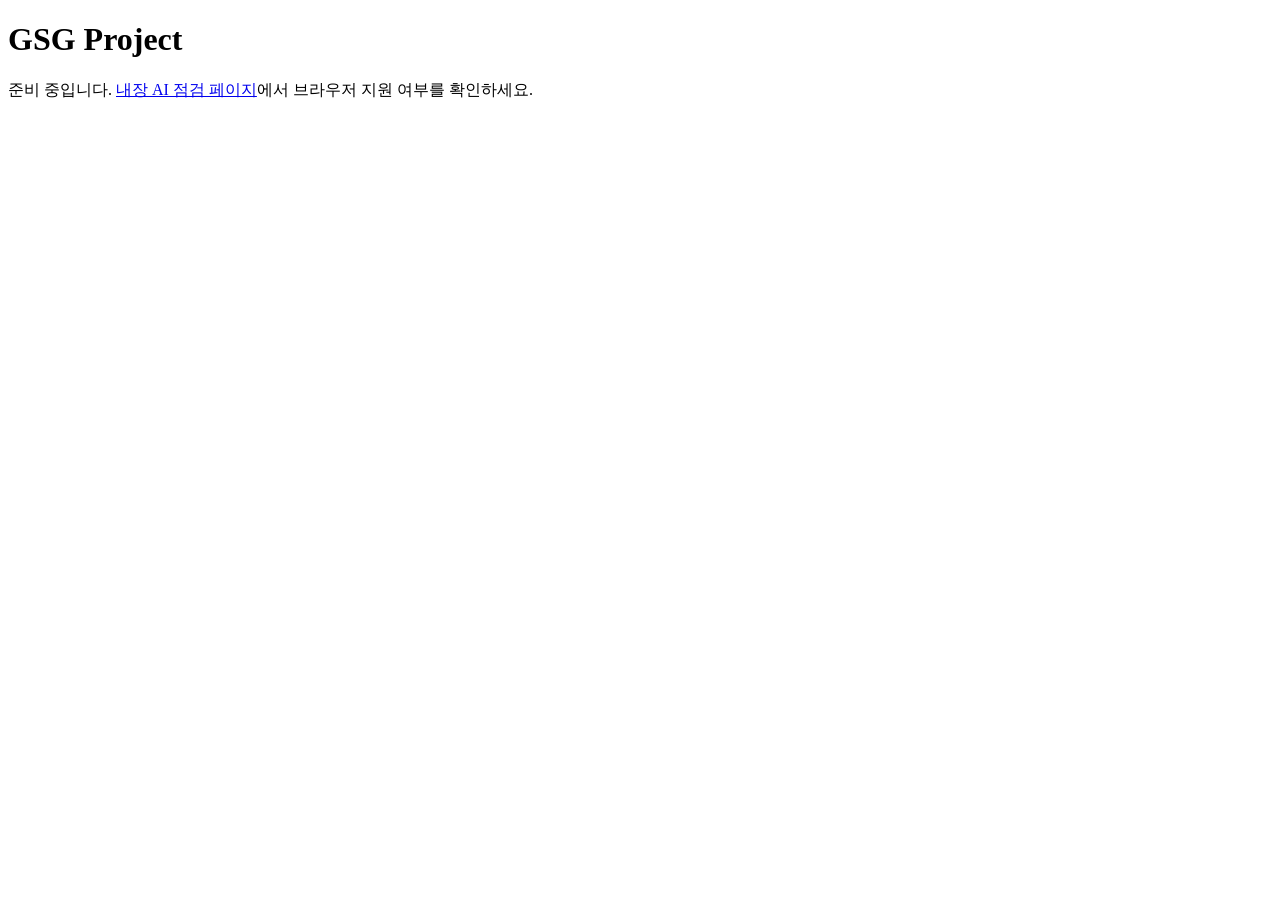
==== index.html @ 9170517e "Add built-in AI check page and project scaffold Co-Authored-By: Claude Opus 5.5 <noreply@anthropic.c" ====
<!doctype html>
<html lang="ko">
<head>
<meta charset="utf-8">
<meta name="viewport" content="width=device-width, initial-scale=1">
<title>GSG Project</title>
</head>
<body>
<h1>GSG Project</h1>
<p>준비 중입니다. <a href="check.html">내장 AI 점검 페이지</a>에서 브라우저 지원 여부를 확인하세요.</p>
</body>
</html>
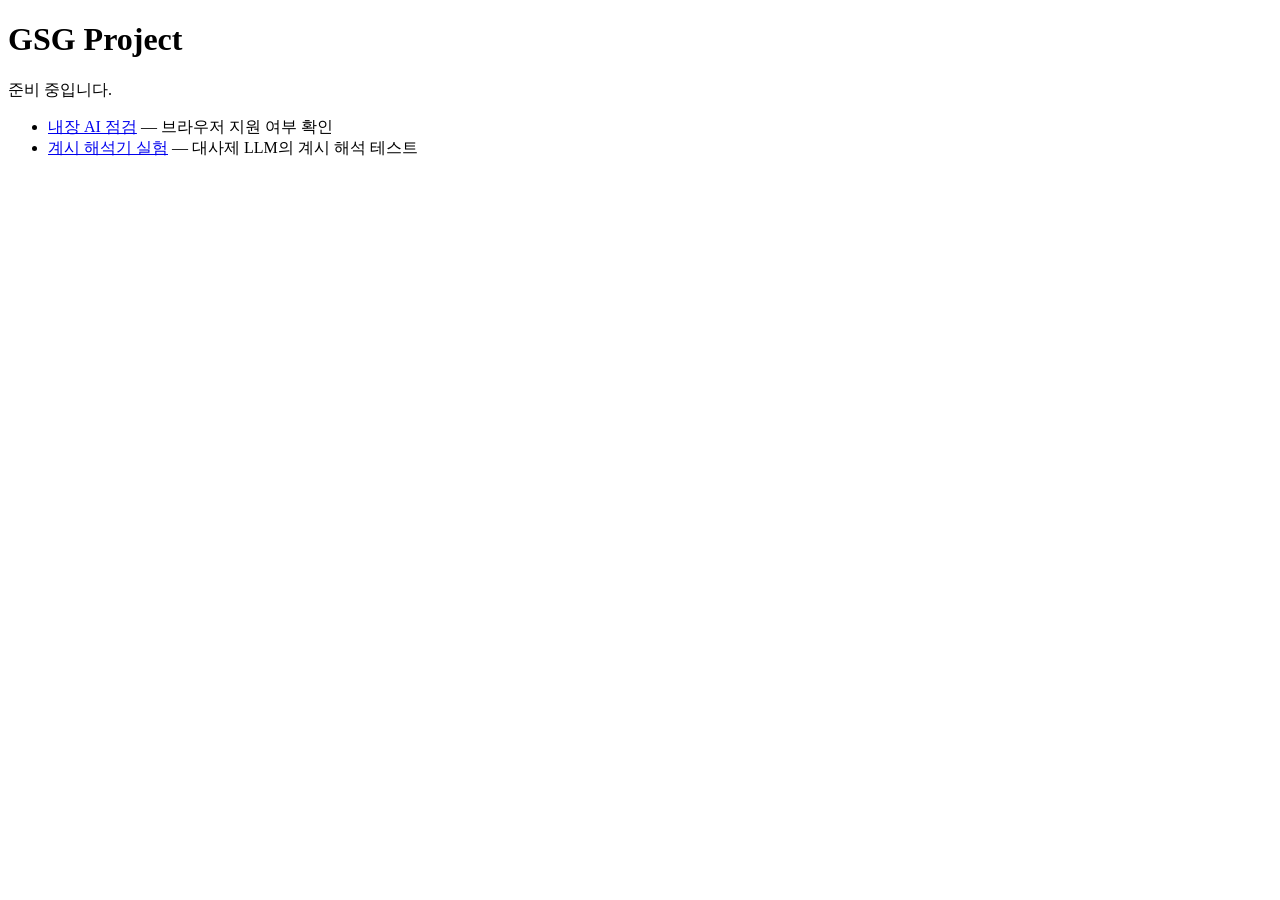
==== commit 8d2c21d3: "Add revelation interpreter lab page LLM picks actions from an engine-generated legal action list via" ====
--- a/index.html
+++ b/index.html
@@ -7,6 +7,10 @@
 </head>
 <body>
 <h1>GSG Project</h1>
-<p>준비 중입니다. <a href="check.html">내장 AI 점검 페이지</a>에서 브라우저 지원 여부를 확인하세요.</p>
+<p>준비 중입니다.</p>
+<ul>
+  <li><a href="check.html">내장 AI 점검</a> — 브라우저 지원 여부 확인</li>
+  <li><a href="lab/interpret.html">계시 해석기 실험</a> — 대사제 LLM의 계시 해석 테스트</li>
+</ul>
 </body>
 </html>
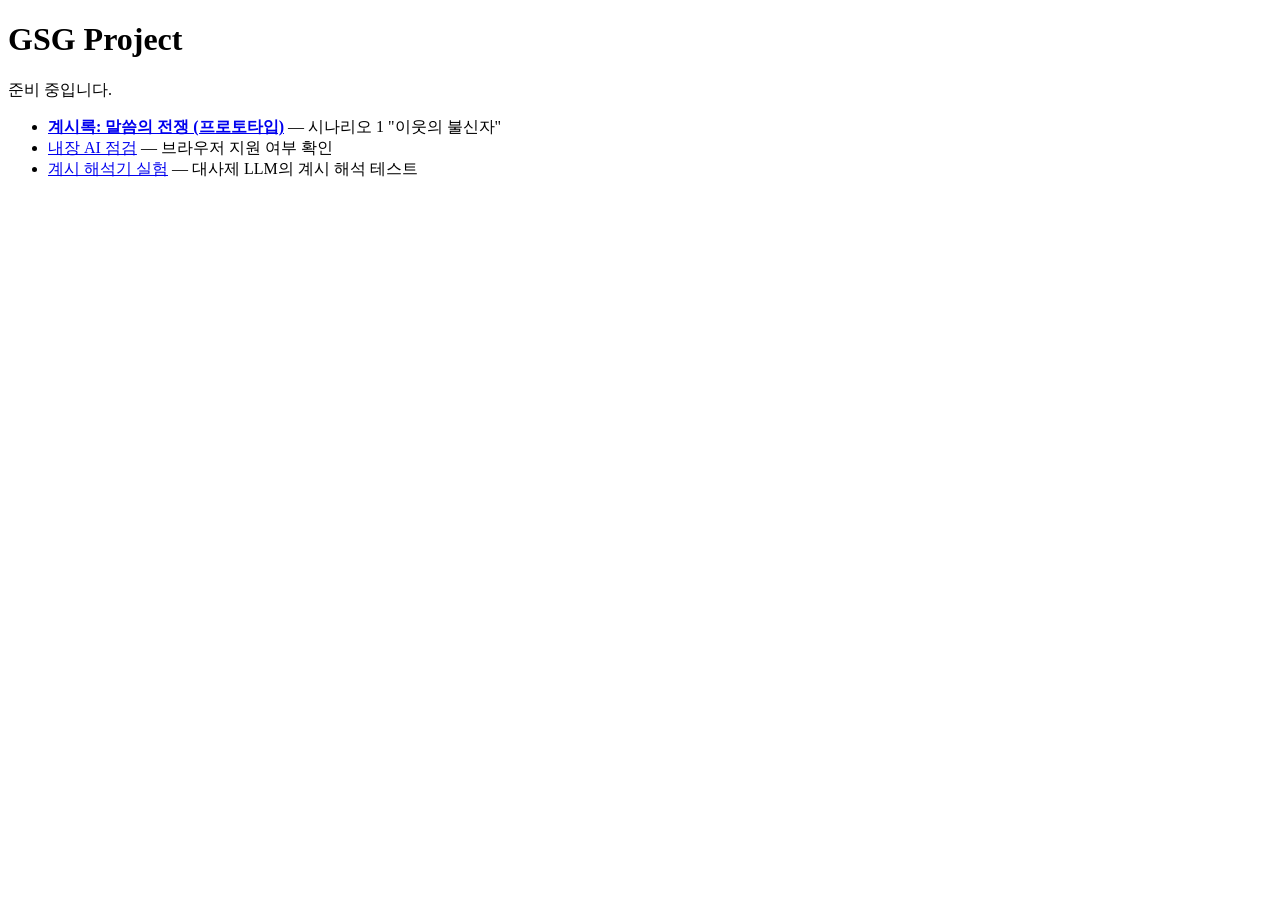
==== commit 55fb7298: "Add playable board prototype (scenario 1) A 5x5 hex board where the player only speaks revelations: " ====
--- a/index.html
+++ b/index.html
@@ -9,6 +9,7 @@
 <h1>GSG Project</h1>
 <p>준비 중입니다.</p>
 <ul>
+  <li><a href="game/index.html"><b>계시록: 말씀의 전쟁 (프로토타입)</b></a> — 시나리오 1 "이웃의 불신자"</li>
   <li><a href="check.html">내장 AI 점검</a> — 브라우저 지원 여부 확인</li>
   <li><a href="lab/interpret.html">계시 해석기 실험</a> — 대사제 LLM의 계시 해석 테스트</li>
 </ul>
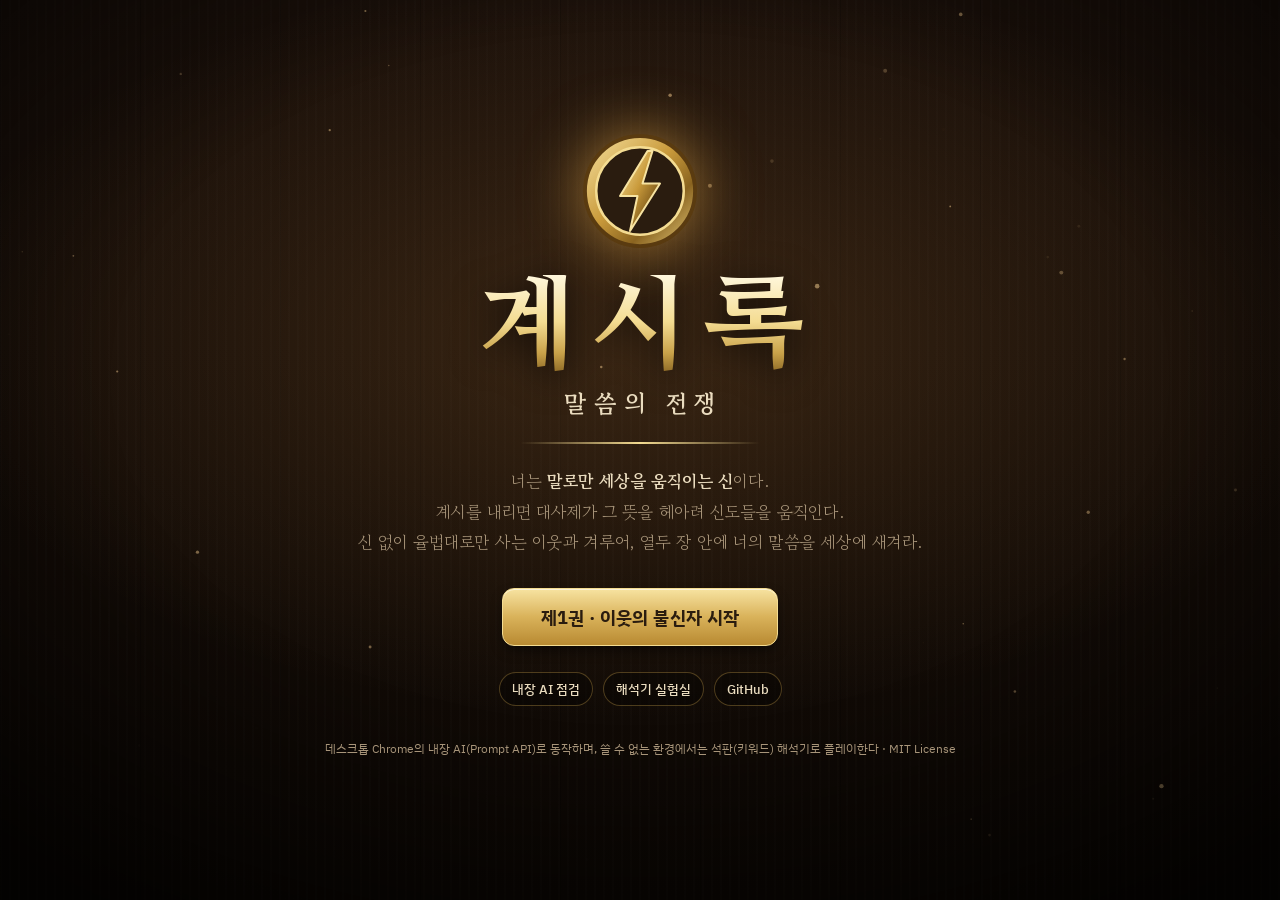
==== commit 216dd441: "Add a title screen in the game's art direction Replace the placeholder home page with a candle-lit t" ====
--- a/index.html
+++ b/index.html
@@ -3,15 +3,57 @@
 <head>
 <meta charset="utf-8">
 <meta name="viewport" content="width=device-width, initial-scale=1">
-<title>GSG Project</title>
+<title>계시록: 말씀의 전쟁</title>
+<meta name="description" content="말로만 세상을 움직이는 신. Chrome 내장 AI가 계시를 해석하는 보드게임풍 전략 게임.">
+<link rel="preconnect" href="https://fonts.googleapis.com">
+<link rel="preconnect" href="https://fonts.gstatic.com" crossorigin>
+<link href="https://fonts.googleapis.com/css2?family=Nanum+Myeongjo:wght@400;700;800&family=Gowun+Batang:wght@400;700&family=IBM+Plex+Sans+KR:wght@400;500;600;700&display=swap" rel="stylesheet">
+<link rel="stylesheet" href="game/style.css">
+<style>
+  .title-screen { position: relative; z-index: 2; min-height: 100vh; display: grid; place-items: center; text-align: center; padding: 40px 20px; }
+  .title-screen .sigil { width: 120px; height: 120px; filter: drop-shadow(0 0 30px rgba(255, 190, 80, .55)); animation: float 6s ease-in-out infinite; }
+  @keyframes float { 50% { transform: translateY(-8px); } }
+  .title-screen h1 { margin: 18px 0 6px; font: 800 clamp(56px, 11vw, 104px)/1 var(--font-display); letter-spacing: .14em; padding-left: .14em;
+    background: linear-gradient(180deg, #fff7dc, var(--gold-hi) 45%, var(--gold) 75%, var(--gold-lo)); -webkit-background-clip: text; background-clip: text; color: transparent;
+    filter: drop-shadow(0 6px 18px rgba(0, 0, 0, .8)); }
+  .title-screen .sub { font: 700 clamp(18px, 3vw, 24px) var(--font-body); letter-spacing: .3em; padding-left: .3em; color: var(--on-table); }
+  .title-screen .rule { width: 240px; height: 2px; margin: 22px auto; background: linear-gradient(90deg, transparent, var(--gold-hi), transparent); }
+  .title-screen .lede { max-width: 620px; text-wrap: balance; margin: 0 auto 30px; font: 17px/1.8 var(--font-body); color: var(--on-table-dim); }
+  .title-screen .lede b { color: var(--on-table); font-weight: 700; }
+  .title-screen .start { height: 58px; padding: 0 38px; font-size: 18px; text-decoration: none; }
+  .title-screen .links { margin-top: 26px; display: flex; gap: 10px; justify-content: center; flex-wrap: wrap; }
+  .title-screen .foot { margin-top: 34px; font: 12px var(--font-ui); color: var(--on-table-dim); opacity: .7; }
+  .title-screen .foot a { color: inherit; }
+  .fade { animation: fadeUp 1.1s cubic-bezier(.16, 1, .3, 1) both; }
+  @keyframes fadeUp { from { opacity: 0; transform: translateY(14px); } to { opacity: 1; transform: none; } }
+</style>
 </head>
 <body>
-<h1>GSG Project</h1>
-<p>준비 중입니다.</p>
-<ul>
-  <li><a href="game/index.html"><b>계시록: 말씀의 전쟁 (프로토타입)</b></a> — 시나리오 1 "이웃의 불신자"</li>
-  <li><a href="check.html">내장 AI 점검</a> — 브라우저 지원 여부 확인</li>
-  <li><a href="lab/interpret.html">계시 해석기 실험</a> — 대사제 LLM의 계시 해석 테스트</li>
-</ul>
+<canvas id="ambient" aria-hidden="true"></canvas>
+<div class="vignette" aria-hidden="true"></div>
+<main class="title-screen">
+  <div>
+    <svg class="sigil fade" aria-hidden="true"><use href="#sigil"/></svg>
+    <h1 class="fade" style="animation-delay:.15s">계시록</h1>
+    <div class="sub fade" style="animation-delay:.3s">말씀의 전쟁</div>
+    <div class="rule fade" style="animation-delay:.45s"></div>
+    <p class="lede fade" style="animation-delay:.55s">너는 <b>말로만 세상을 움직이는 신</b>이다.<br>
+      계시를 내리면 대사제가 그 뜻을 헤아려 신도들을 움직인다.<br>
+      신 없이 율법대로만 사는 이웃과 겨루어, 열두 장 안에 너의 말씀을 세상에 새겨라.</p>
+    <a class="btn-primary start fade" style="animation-delay:.7s" href="game/index.html">제1권 · 이웃의 불신자 시작</a>
+    <div class="links fade" style="animation-delay:.85s">
+      <a class="chip" href="check.html">내장 AI 점검</a>
+      <a class="chip" href="lab/interpret.html">해석기 실험실</a>
+      <a class="chip" href="https://github.com/wisebear-KOR/GSG_Project">GitHub</a>
+    </div>
+    <p class="foot fade" style="animation-delay:1s">데스크톱 Chrome의 내장 AI(Prompt API)로 동작하며, 쓸 수 없는 환경에서는 석판(키워드) 해석기로 플레이한다 · MIT License</p>
+  </div>
+</main>
+<script type="module">
+  import { installArt } from './js/game/art.js';
+  import { ambient } from './js/game/fx.js';
+  installArt();
+  ambient(document.getElementById('ambient'));
+</script>
 </body>
 </html>
--- a/game/style.css
+++ b/game/style.css
@@ -0,0 +1,471 @@
+/* 계시록 — 촛불 아래 테이블 위의 채색 필사본 */
+:root {
+  --table: #120b06; --table-2: #1f140b; --wood: #3a2515; --wood-2: #24170c;
+  --parchment: #f0e3c3; --parchment-2: #e5d3a8; --parchment-edge: #c4a86f;
+  --ink: #2a1c0f; --ink-soft: #5d4731; --ink-faint: #8a7152;
+  --gold: #c9a24a; --gold-hi: #f4dc92; --gold-lo: #7c591b;
+  --player: #3d6fb6; --player-hi: #9cc0ff; --player-lo: #1f3f73;
+  --enemy: #b3392a; --enemy-hi: #ff9f8e; --enemy-lo: #651a11;
+  --on-table: #eadcbf; --on-table-dim: #a8957a;
+  --ok: #5aa468; --bad: #d0493a;
+  --r: 14px;
+  --shadow-lg: 0 18px 40px -12px rgba(0, 0, 0, .75), 0 2px 0 rgba(255, 230, 180, .06) inset;
+  --shadow-md: 0 8px 20px -8px rgba(0, 0, 0, .7);
+  --font-display: "Nanum Myeongjo", "Gowun Batang", serif;
+  --font-body: "Gowun Batang", serif;
+  --font-ui: "IBM Plex Sans KR", system-ui, sans-serif;
+  color-scheme: dark;
+}
+* { box-sizing: border-box; }
+html, body { margin: 0; min-height: 100%; }
+body {
+  background: var(--table);
+  background-image:
+    radial-gradient(ellipse 80% 60% at 50% 38%, rgba(255, 170, 80, .16), transparent 70%),
+    repeating-linear-gradient(90deg, rgba(255, 255, 255, .012) 0 2px, transparent 2px 9px),
+    repeating-linear-gradient(90deg, rgba(0, 0, 0, .18) 0 1px, transparent 1px 140px),
+    linear-gradient(180deg, #1a100a, #0d0804);
+  color: var(--on-table); font: 15px/1.55 var(--font-ui); overflow-x: hidden;
+}
+#ambient { position: fixed; inset: 0; width: 100vw; height: 100vh; pointer-events: none; z-index: 0; }
+.vignette { position: fixed; inset: 0; pointer-events: none; z-index: 1;
+  background: radial-gradient(ellipse 75% 70% at 50% 42%, transparent 55%, rgba(0, 0, 0, .7));
+  animation: candle 5s ease-in-out infinite alternate; }
+@keyframes candle { 0% { opacity: .92; } 40% { opacity: 1; } 55% { opacity: .9; } 100% { opacity: .97; } }
+#stage { position: fixed; inset: 0; pointer-events: none; z-index: 60; }
+.app { position: relative; z-index: 2; min-height: 100vh; display: grid; grid-template-rows: auto 1fr auto; }
+button { font-family: var(--font-ui); }
+svg.ico { width: 1.25em; height: 1.25em; vertical-align: -0.25em; }
+
+/* ---------- 상단 ---------- */
+.topbar { display: grid; grid-template-columns: auto 1fr auto; align-items: center; gap: 24px;
+  padding: 14px 28px 6px; max-width: 1520px; width: 100%; margin: 0 auto; }
+.brand { display: flex; align-items: center; gap: 12px; }
+.brand .sigil { width: 44px; height: 44px; filter: drop-shadow(0 0 10px rgba(255, 190, 80, .45)); }
+.brand h1 { margin: 0; font: 800 26px/1 var(--font-display); letter-spacing: .08em;
+  background: linear-gradient(180deg, var(--gold-hi), var(--gold) 60%, var(--gold-lo)); -webkit-background-clip: text; background-clip: text; color: transparent; }
+.brand p { margin: 3px 0 0; font: 13px var(--font-body); color: var(--on-table-dim); letter-spacing: .04em; }
+
+.track { justify-self: center; display: flex; align-items: center; gap: 0; position: relative; }
+.track .node { width: 26px; height: 26px; border-radius: 50%; display: grid; place-items: center; font: 600 11px var(--font-ui);
+  color: var(--on-table-dim); border: 1.5px solid rgba(201, 162, 74, .35); background: rgba(0, 0, 0, .25); position: relative; transition: all .5s; }
+.track .link { width: 18px; height: 2px; background: rgba(201, 162, 74, .25); }
+.track .node.done { background: rgba(201, 162, 74, .22); color: var(--gold); border-color: rgba(201, 162, 74, .6); }
+.track .node.now { width: 36px; height: 36px; font: 800 15px var(--font-display); color: var(--ink);
+  background: radial-gradient(circle at 35% 30%, var(--gold-hi), var(--gold) 55%, var(--gold-lo)); border: 2px solid var(--gold-hi);
+  box-shadow: 0 0 0 4px rgba(244, 220, 146, .12), 0 0 22px rgba(255, 190, 80, .6); }
+.track .node.now::after { content: ""; position: absolute; inset: -7px; border-radius: 50%; border: 1px solid rgba(244, 220, 146, .5);
+  animation: nowPulse 2.2s ease-out infinite; }
+@keyframes nowPulse { from { transform: scale(.85); opacity: 1; } to { transform: scale(1.35); opacity: 0; } }
+.track .first { position: absolute; top: 40px; left: 0; font: 12px var(--font-body); color: var(--on-table-dim); white-space: nowrap; transform: translateX(-50%); transition: left .6s; }
+
+.tools { display: flex; gap: 8px; align-items: center; }
+.chip { display: inline-flex; align-items: center; gap: 6px; height: 34px; padding: 0 12px; border-radius: 999px;
+  border: 1px solid rgba(201, 162, 74, .35); background: rgba(0, 0, 0, .3); color: var(--on-table); font: 500 13px var(--font-ui);
+  cursor: pointer; transition: border-color .2s, background .2s, transform .15s; text-decoration: none; }
+.chip:hover { border-color: var(--gold); background: rgba(201, 162, 74, .12); }
+.chip:active { transform: translateY(1px); }
+.chip .dot { width: 8px; height: 8px; border-radius: 50%; background: var(--ok); box-shadow: 0 0 8px var(--ok); }
+.chip .dot.off { background: var(--on-table-dim); box-shadow: none; }
+.chip.icon-only { width: 34px; padding: 0; justify-content: center; }
+
+/* ---------- 테이블 ---------- */
+.table { display: grid; grid-template-columns: 272px minmax(0, 1fr) 256px; gap: 26px; padding: 14px 28px 20px;
+  max-width: 1520px; width: 100%; margin: 0 auto; align-items: start; }
+.board-area { position: relative; width: 100%; max-width: calc((100vh - 300px) * 1.16); min-width: min(100%, 460px); justify-self: center; }
+.board-frame { position: relative; border-radius: 26px; filter: drop-shadow(0 30px 40px rgba(0, 0, 0, .7)); }
+#board { width: 100%; height: auto; display: block; }
+.board-fx { position: absolute; inset: 0; pointer-events: none; }
+
+/* 보드 SVG */
+.parchment { fill: #ecdcb6; }
+.rose-n { font: 700 11px var(--font-display); fill: #8a6420; text-anchor: middle; opacity: .7; }
+.hex-base { fill: #3b2a18; opacity: .55; }
+.hex-edge { fill: none; stroke: #2a1c0f; stroke-width: 1.4; stroke-opacity: .7; }
+.tile { cursor: default; }
+.tile .hex, .tile .glyph { transition: filter .25s; }
+.tile:hover .hex { filter: brightness(1.12) saturate(1.1); }
+.tile:hover .glyph { filter: brightness(1.08); }
+.own-line { fill: none; stroke-width: 3; stroke-linejoin: round; }
+.own-player { stroke: var(--player); filter: drop-shadow(0 0 3px rgba(61, 111, 182, .8)); }
+.own-enemy { stroke: var(--enemy); filter: drop-shadow(0 0 3px rgba(179, 57, 42, .8)); }
+.wall-ring { fill: none; stroke: #8f877b; stroke-width: 6; stroke-dasharray: 7 3; stroke-linejoin: round;
+  filter: drop-shadow(0 1.5px 0 #2a1c0f); }
+.coord { font: 600 9px var(--font-ui); fill: #2a1c0f; fill-opacity: .45; text-anchor: middle; pointer-events: none; letter-spacing: .05em; }
+.tile-fog .coord { fill-opacity: .3; }
+.tile-fog .hex-bevel { opacity: .35; }
+.tile-fog .hex-edge { stroke-opacity: .35; stroke-dasharray: 3 3; }
+.side-col .mat { max-height: none; }
+.side-col { gap: 12px; }
+.tile-river .waves path { stroke-dasharray: 10 6; animation: waves 3.6s linear infinite; }
+@keyframes waves { to { stroke-dashoffset: -32; } }
+.fog-glyph { animation: fogDrift 7s ease-in-out infinite alternate; transform-box: fill-box; transform-origin: center; }
+@keyframes fogDrift { from { transform: translateX(-3px); opacity: .85; } to { transform: translateX(3px); opacity: 1; } }
+.holy-spark { animation: twinkle 2.4s ease-in-out infinite; transform-box: fill-box; transform-origin: center; }
+@keyframes twinkle { 0%, 100% { opacity: .4; transform: scale(.7); } 50% { opacity: 1; transform: scale(1.2); } }
+.hl-ring { fill: none; stroke: var(--gold-hi); stroke-width: 3; filter: drop-shadow(0 0 6px rgba(255, 210, 110, .9));
+  animation: hlPulse 1.4s ease-in-out infinite alternate; }
+@keyframes hlPulse { from { stroke-opacity: .45; } to { stroke-opacity: 1; } }
+.sel-ring { fill: rgba(255, 230, 120, .12); stroke: #fff2a8; stroke-width: 3; stroke-dasharray: 8 6; animation: march .8s linear infinite; }
+@keyframes march { to { stroke-dashoffset: -28; } }
+.tile.selectable { cursor: crosshair; }
+.meeple-body { stroke: rgba(0, 0, 0, .55); stroke-width: 1.1; filter: drop-shadow(0 2px 1.5px rgba(0, 0, 0, .5)); }
+.meeple-shadow { fill: #000; opacity: .35; }
+.meeple.dim { opacity: .5; }
+.meeple-badge { fill: #f7ecd3; stroke: #2a1c0f; stroke-width: 1.2; }
+.meeple-num { font: 800 9.5px var(--font-ui); fill: #2a1c0f; text-anchor: middle; }
+.meeple.drop { animation: meepleDrop .6s cubic-bezier(.34, 1.56, .64, 1) both; }
+@keyframes meepleDrop { from { transform: translateY(-60px); opacity: 0; } 60% { opacity: 1; } to { transform: none; opacity: 1; } }
+.thinking .tiles { animation: thinkPulse 1.8s ease-in-out infinite alternate; }
+@keyframes thinkPulse { from { filter: brightness(1); } to { filter: brightness(1.1) sepia(.3); } }
+
+/* 사건 카드 (보드 위에 놓인 카드) */
+.side-col { display: grid; gap: 16px; align-content: start; }
+.season { perspective: 900px; padding: 0 10px; }
+
+/* ---------- 카드 공통 ---------- */
+.card { position: relative; border-radius: 12px; transform-style: preserve-3d; }
+.card .face { border-radius: 12px; padding: 12px 13px 13px; backface-visibility: hidden; }
+.card-parch { background: linear-gradient(160deg, #f6ead0, #e6d3a6); color: var(--ink);
+  box-shadow: 0 10px 22px -8px rgba(0, 0, 0, .8), inset 0 0 0 1px rgba(124, 89, 27, .5), inset 0 0 0 5px #f3e6c8, inset 0 0 0 6px rgba(124, 89, 27, .35); }
+.card .kind { font: 600 10px var(--font-ui); letter-spacing: .18em; color: var(--ink-faint); text-transform: uppercase; }
+.card .title { font: 800 18px/1.2 var(--font-display); margin: 4px 0 6px; display: flex; align-items: center; gap: 8px; }
+.card .title svg { width: 30px; height: 30px; flex: none; }
+.card .body { font: 13px/1.5 var(--font-body); color: var(--ink-soft); }
+.card .rule { margin-top: 8px; padding-top: 7px; border-top: 1px dashed rgba(124, 89, 27, .45); font: 600 12px var(--font-ui); color: var(--ink); }
+.card.flip { animation: cardFlip .9s cubic-bezier(.34, 1.3, .64, 1) both; }
+@keyframes cardFlip { from { transform: rotateY(180deg) translateY(-30px) scale(.9); } to { transform: rotateY(0) translateY(0) scale(1); } }
+.card.deal { animation: cardDeal .8s cubic-bezier(.16, 1, .3, 1) both; }
+@keyframes cardDeal { from { transform: translate(-60px, -80px) rotate(-18deg) scale(.8); opacity: 0; } to { transform: rotate(-3deg); opacity: 1; } }
+.season .card { transform: rotate(-2deg); }
+
+/* ---------- 매트 ---------- */
+.mat { position: relative; border-radius: 18px; padding: 16px 16px 18px; max-height: calc(100vh - 290px); overflow-y: auto; scrollbar-width: thin; scrollbar-color: rgba(201,162,74,.4) transparent;
+  background: linear-gradient(170deg, #34231a, #20150d 70%); box-shadow: var(--shadow-lg);
+  border: 1px solid rgba(201, 162, 74, .28); }
+.mat::before { content: ""; position: absolute; inset: 6px; border-radius: 13px; border: 1px dashed rgba(201, 162, 74, .28); pointer-events: none; }
+.mat-head { display: flex; align-items: center; gap: 10px; margin-bottom: 12px; }
+.mat-head .crest { width: 40px; height: 40px; border-radius: 50%; display: grid; place-items: center; flex: none;
+  box-shadow: inset 0 0 0 2px rgba(255, 255, 255, .15), 0 4px 10px rgba(0, 0, 0, .5); }
+.mat-player .crest { background: radial-gradient(circle at 35% 30%, var(--player-hi), var(--player) 55%, var(--player-lo)); }
+.mat-enemy .crest { background: radial-gradient(circle at 35% 30%, var(--enemy-hi), var(--enemy) 55%, var(--enemy-lo)); }
+.mat-head .crest svg { width: 26px; height: 26px; }
+.mat-head h2 { margin: 0; font: 800 18px/1.1 var(--font-display); letter-spacing: .06em; }
+.mat-head small { display: block; font: 12px var(--font-body); color: var(--on-table-dim); margin-top: 2px; }
+.mat-head .score { margin-left: auto; text-align: right; font: 800 22px/1 var(--font-display); color: var(--gold-hi); }
+.mat-head .score small { font: 600 10px var(--font-ui); letter-spacing: .12em; color: var(--on-table-dim); }
+
+.res-grid { display: grid; grid-template-columns: 1fr 1fr; gap: 8px; }
+.res { display: flex; align-items: center; gap: 9px; padding: 7px 9px; border-radius: 12px; background: rgba(0, 0, 0, .28);
+  border: 1px solid rgba(201, 162, 74, .14); }
+.coin { width: 34px; height: 34px; border-radius: 50%; display: grid; place-items: center; flex: none;
+  background: radial-gradient(circle at 35% 30%, #fbf1d8, #e3cf9f 60%, #b99a5a); box-shadow: inset 0 0 0 2px #8a6420, inset 0 0 0 4px #f4e6c4, 0 3px 6px rgba(0, 0, 0, .5); }
+.coin svg { width: 22px; height: 22px; }
+.res .n { font: 800 22px/1 var(--font-display); font-variant-numeric: tabular-nums; }
+.res .l { font: 11px var(--font-ui); color: var(--on-table-dim); }
+.res-grid.compact { grid-template-columns: repeat(4, 1fr); gap: 5px; }
+.res-grid.compact .res { flex-direction: column; gap: 3px; padding: 6px 2px; text-align: center; }
+.res-grid.compact .coin { width: 28px; height: 28px; } .res-grid.compact .coin svg { width: 18px; height: 18px; }
+.res-grid.compact .n { font-size: 17px; } .res-grid.compact .l { display: none; }
+.bump-up { animation: bumpUp .7s ease-out; } .bump-down { animation: bumpDown .7s ease-out; }
+@keyframes bumpUp { 30% { transform: scale(1.35); color: #9be29b; text-shadow: 0 0 12px rgba(155, 226, 155, .7); } }
+@keyframes bumpDown { 30% { transform: scale(1.35); color: #ff8a7a; text-shadow: 0 0 12px rgba(255, 138, 122, .7); } }
+.n { display: inline-block; }
+
+.section-label { font: 600 10.5px var(--font-ui); letter-spacing: .2em; color: var(--on-table-dim); margin: 12px 2px 6px; display: flex; justify-content: space-between; }
+.meeples { display: flex; flex-wrap: wrap; gap: 3px; }
+.meeples svg { width: 24px; height: 26px; filter: drop-shadow(0 2px 1px rgba(0, 0, 0, .6)); }
+.meeples .empty { opacity: .25; }
+.meeples .gone { animation: gone .6s ease-in both; }
+@keyframes gone { to { transform: translateY(10px) scale(.4); opacity: 0; } }
+.stats { display: grid; grid-template-columns: repeat(2, 1fr); gap: 6px; }
+.stat { display: flex; align-items: center; gap: 7px; font: 13px var(--font-ui); color: var(--on-table); padding: 5px 8px; border-radius: 9px; background: rgba(0, 0, 0, .2); }
+.stat svg { width: 18px; height: 18px; flex: none; }
+.stat b { margin-left: auto; font: 800 16px var(--font-display); }
+.hearts { display: inline-flex; gap: 2px; margin-left: auto; }
+.hearts svg { width: 15px; height: 15px; }
+.hearts .lost { opacity: .2; filter: grayscale(1); }
+
+/* 교리 */
+.doctrine { display: grid; gap: 5px; }
+.dtrack { display: grid; grid-template-columns: 30px 1fr; gap: 4px 9px; align-items: center; }
+.dtrack .medal { width: 30px; height: 30px; border-radius: 50%; display: grid; place-items: center;
+  background: radial-gradient(circle at 35% 30%, #fbf1d8, #d8c08a 65%, #9b7b3c); box-shadow: inset 0 0 0 1.5px #7c591b, 0 2px 4px rgba(0, 0, 0, .5); }
+.dtrack .medal svg { width: 19px; height: 19px; }
+.dtrack .row { display: flex; align-items: center; gap: 4px; }
+.dtrack .nm { font: 700 12.5px var(--font-body); width: 32px; }
+.gem { width: 15px; height: 15px; transform: rotate(45deg); border-radius: 3px; border: 1.5px solid rgba(201, 162, 74, .45); background: rgba(0, 0, 0, .3); position: relative; }
+.gem.perk::after { content: ""; position: absolute; inset: 3px; border-radius: 1px; border: 1px solid rgba(244, 220, 146, .6); }
+.gem.on { background: linear-gradient(135deg, var(--gold-hi), var(--gold) 55%, var(--gold-lo)); border-color: var(--gold-hi); box-shadow: 0 0 8px rgba(255, 200, 90, .5); }
+.gem.new { animation: gemIn 1s cubic-bezier(.34, 1.56, .64, 1); }
+@keyframes gemIn { 0% { transform: rotate(45deg) scale(0); box-shadow: 0 0 0 0 rgba(255, 220, 120, 1); } 60% { transform: rotate(45deg) scale(1.5); box-shadow: 0 0 0 12px rgba(255, 220, 120, 0); } }
+.dtrack .perk-text { grid-column: 2; font: 11px var(--font-ui); color: var(--on-table-dim); margin-top: -2px; }
+.dtrack .perk-text b { color: var(--gold-hi); font-weight: 600; }
+
+/* 율법 카드 자리 */
+.law-slot { perspective: 900px; padding: 0 10px; }
+.law-slot .card { transform: rotate(1.5deg); }
+.law-back { height: 96px; border-radius: 12px; display: grid; place-items: center; text-align: center;
+  background: repeating-linear-gradient(45deg, #3c3129 0 6px, #342a23 6px 12px); border: 1px solid #5b4b3d;
+  box-shadow: inset 0 0 0 5px #2a211b, inset 0 0 0 6px #6d5a48, var(--shadow-md); color: #b8a58c; font: 12px var(--font-body); }
+.law-back svg { width: 38px; height: 38px; opacity: .8; display: block; margin: 0 auto 6px; }
+.card-stone { background: linear-gradient(165deg, #6f665d, #4d453e); color: #f3eadb;
+  box-shadow: 0 10px 22px -8px rgba(0, 0, 0, .8), inset 0 0 0 1px #2a211b, inset 0 0 0 5px #5c534a, inset 0 0 0 6px rgba(255, 159, 142, .5); }
+.card-stone .kind { color: #e2b3a8; } .card-stone .body { color: #e8ddcc; }
+.card-stone .rule { color: #fff; border-top-color: rgba(255, 255, 255, .25); }
+
+/* ---------- 제단 (하단) ---------- */
+.altar { position: sticky; bottom: 0; z-index: 10; padding: 0 20px 14px; }
+.altar-inner { max-width: 1520px; margin: 0 auto; display: grid; grid-template-columns: 300px minmax(0, 1fr) 240px; gap: 20px; align-items: end;
+  padding: 16px 20px; border-radius: 22px 22px 16px 16px; position: relative;
+  background: linear-gradient(180deg, rgba(58, 37, 21, .96), rgba(26, 16, 8, .98)); border: 1px solid rgba(201, 162, 74, .35);
+  box-shadow: 0 -18px 40px -10px rgba(0, 0, 0, .8), inset 0 1px 0 rgba(244, 220, 146, .25); }
+.altar-inner::before { content: ""; position: absolute; left: 30px; right: 30px; top: -1px; height: 2px;
+  background: linear-gradient(90deg, transparent, var(--gold-hi), transparent); opacity: .6; }
+
+/* 기적 카드 */
+.hand { display: flex; justify-content: center; align-items: flex-end; height: 132px; padding-left: 10px; }
+.mcard { width: 92px; height: 128px; margin-left: -16px; border-radius: 10px; position: relative; cursor: pointer; border: none; padding: 0;
+  background: linear-gradient(160deg, #2e3b5c, #172036); color: #f3e9d2; text-align: center;
+  box-shadow: 0 10px 18px -6px rgba(0, 0, 0, .8), inset 0 0 0 1px #0c1120, inset 0 0 0 4px #25304c, inset 0 0 0 5px rgba(244, 220, 146, .55);
+  transform-origin: 50% 120%; transition: transform .3s cubic-bezier(.34, 1.56, .64, 1), box-shadow .3s, filter .3s; }
+.mcard:nth-child(1) { transform: rotate(-9deg) translateY(8px); } .mcard:nth-child(2) { transform: rotate(0) translateY(0); z-index: 1; } .mcard:nth-child(3) { transform: rotate(9deg) translateY(8px); }
+.mcard:hover:not(:disabled), .mcard.on { transform: rotate(0) translateY(-22px) scale(1.08); z-index: 5;
+  box-shadow: 0 22px 30px -8px rgba(0, 0, 0, .9), inset 0 0 0 1px #0c1120, inset 0 0 0 4px #25304c, inset 0 0 0 5px var(--gold-hi), 0 0 24px rgba(255, 210, 110, .5); }
+.mcard:disabled { filter: grayscale(.8) brightness(.55); cursor: not-allowed; }
+.mcard .cost { position: absolute; top: 6px; left: 6px; width: 24px; height: 24px; border-radius: 50%; display: grid; place-items: center;
+  font: 800 13px var(--font-display); color: var(--ink); background: radial-gradient(circle at 35% 30%, #fff3c4, #ffcf5a 60%, #b3801e); box-shadow: 0 2px 4px rgba(0, 0, 0, .5); }
+.mcard .art { width: 54px; height: 54px; margin: 22px auto 4px; display: block; filter: drop-shadow(0 0 10px rgba(255, 220, 140, .35)); }
+.mcard .nm { font: 800 15px var(--font-display); letter-spacing: .08em; }
+.mcard .tip { position: absolute; bottom: calc(100% + 30px); left: 50%; width: 200px; transform: translateX(-50%); padding: 9px 11px; border-radius: 10px;
+  background: #f4e8cc; color: var(--ink); font: 12.5px/1.45 var(--font-body); text-align: left; box-shadow: var(--shadow-md);
+  opacity: 0; pointer-events: none; transition: opacity .2s; }
+.mcard:hover .tip { opacity: 1; }
+
+/* 두루마리 */
+.scroll { position: relative; height: 148px; overflow-y: auto; scrollbar-width: thin; scrollbar-color: rgba(124,89,27,.4) transparent; padding: 14px 30px 12px; border-radius: 6px; color: var(--ink);
+  background: linear-gradient(180deg, #f5e9cd, #eadab1 60%, #e1cc9c); box-shadow: inset 0 0 30px rgba(124, 89, 27, .25), 0 12px 24px -10px rgba(0, 0, 0, .8); }
+.scroll-wrap { position: relative; }
+.scroll-wrap::before, .scroll-wrap::after { content: ""; position: absolute; top: -6px; bottom: -6px; width: 16px; border-radius: 8px; z-index: 1;
+  background: linear-gradient(90deg, #8a6a3e, #d9bd84 35%, #f1dfb4 50%, #b8955c 75%, #6b4f2a); box-shadow: 0 4px 8px rgba(0, 0, 0, .5); }
+.scroll-wrap::before { left: -8px; } .scroll-wrap::after { right: -8px; }
+.scroll-head { display: flex; justify-content: space-between; align-items: baseline; gap: 12px; }
+.scroll-head h3 { margin: 0; font: 800 16px var(--font-display); letter-spacing: .08em; color: var(--ink); }
+.scroll-head small { font: 12px var(--font-ui); color: var(--ink-faint); }
+.scroll textarea { width: 100%; resize: none; border: none; outline: none; background: transparent; color: #24170b; margin-top: 6px;
+  font: 22px/1.45 var(--font-body); min-height: 64px; caret-color: #8a1c10;
+  background-image: linear-gradient(transparent calc(100% - 1px), rgba(124, 89, 27, .25) 1px); background-size: 100% 1.45em; }
+.scroll textarea::placeholder { color: rgba(93, 71, 49, .5); font-style: italic; }
+.scroll .ink-meta { display: flex; justify-content: space-between; align-items: center; margin-top: 4px; font: 12px var(--font-ui); color: var(--ink-faint); }
+.cost-pill { display: inline-flex; align-items: center; gap: 4px; padding: 2px 9px; border-radius: 999px; background: rgba(124, 89, 27, .12); color: var(--ink); font-weight: 600; }
+.cost-pill.over { background: rgba(192, 57, 43, .15); color: #9b2618; }
+.cost-pill svg { width: 15px; height: 15px; }
+.notice { margin-top: 6px; font: 600 12.5px var(--font-ui); color: #9b2618; }
+
+.quote { font: 20px/1.5 var(--font-body); color: #24170b; margin: 6px 0 8px; min-height: 1.5em; }
+.quote::before { content: "“"; font: 800 44px/0 var(--font-display); color: var(--gold-lo); vertical-align: -.35em; margin-right: 4px; }
+.typing::after { content: "▍"; color: #8a1c10; animation: caret .7s steps(1) infinite; margin-left: 2px; }
+@keyframes caret { 50% { opacity: 0; } }
+.orders { display: flex; flex-wrap: wrap; gap: 6px; }
+.order { display: inline-flex; align-items: center; gap: 6px; padding: 5px 10px 5px 6px; border-radius: 999px; font: 13px var(--font-ui);
+  background: rgba(255, 255, 255, .45); border: 1px solid rgba(124, 89, 27, .35); color: var(--ink); }
+.order svg { width: 18px; height: 20px; }
+.order .num { width: 18px; height: 18px; border-radius: 50%; display: grid; place-items: center; background: var(--player); color: #fff; font: 700 11px var(--font-ui); }
+.order.auto { opacity: .62; border-style: dashed; }
+.order.bad { background: rgba(192, 57, 43, .08); border-color: rgba(192, 57, 43, .4); color: #7a2a20; }
+.order.bad .t { text-decoration: line-through; }
+.order .why { font: 600 11px var(--font-ui); padding: 1px 6px; border-radius: 6px; background: rgba(192, 57, 43, .15); }
+.order.forbid { background: rgba(40, 20, 10, .08); border-color: rgba(40, 20, 10, .35); }
+.appear { animation: appear .45s cubic-bezier(.16, 1, .3, 1) both; }
+@keyframes appear { from { opacity: 0; transform: translateY(8px) scale(.96); } to { opacity: 1; transform: none; } }
+.hint { margin-top: 8px; padding: 6px 10px; border-radius: 8px; background: rgba(201, 162, 74, .18); font: 13px var(--font-body); color: var(--ink); }
+
+.thinking-box { display: flex; align-items: center; gap: 16px; padding: 10px 4px; }
+.flame-svg { width: 46px; height: 60px; }
+.flame-svg .fl { transform-origin: 50% 90%; animation: flicker 1.1s ease-in-out infinite alternate; }
+@keyframes flicker { 0% { transform: scale(1, 1) skewX(0); } 33% { transform: scale(.94, 1.06) skewX(-3deg); } 66% { transform: scale(1.04, .96) skewX(2deg); } 100% { transform: scale(.98, 1.04) skewX(-1deg); } }
+.thinking-box .t { font: 800 19px var(--font-display); }
+.dots::after { content: ""; animation: dots 1.4s steps(4) infinite; }
+@keyframes dots { 0% { content: ""; } 25% { content: "."; } 50% { content: ".."; } 75% { content: "..."; } }
+
+.chron { padding-right: 6px; font: 14px/1.5 var(--font-body); }
+.chron p { margin: 3px 0; padding-left: 14px; position: relative; }
+.chron p::before { content: ""; position: absolute; left: 0; top: .6em; width: 7px; height: 7px; border-radius: 50%; background: var(--ink-faint); }
+.chron p.player::before { background: var(--player); } .chron p.enemy::before { background: var(--enemy); }
+.chron p.god { font-weight: 700; } .chron p.priest { font-style: italic; color: var(--ink-soft); }
+.chron .dice { font: 600 11px var(--font-ui); color: var(--ink-faint); margin-left: 6px; }
+.law-line { font: 12.5px var(--font-ui); color: var(--ink-faint); margin-bottom: 4px; }
+
+/* 오른쪽 조작 */
+.act { display: grid; gap: 10px; justify-items: stretch; align-self: center; }
+.seal-btn { justify-self: center; width: 104px; height: 104px; border-radius: 50%; border: none; cursor: pointer; position: relative;
+  background: radial-gradient(circle at 38% 32%, #e0624c, #a82a1c 55%, #6a150c); color: #ffe9c8;
+  box-shadow: inset 0 0 0 5px rgba(0, 0, 0, .12), inset 0 0 0 7px rgba(255, 190, 160, .25), inset 0 -8px 16px rgba(0, 0, 0, .35), 0 10px 20px -6px rgba(0, 0, 0, .8), 0 0 0 0 rgba(255, 120, 80, .0);
+  transition: transform .2s cubic-bezier(.34, 1.56, .64, 1), box-shadow .3s; display: grid; place-items: center; }
+.seal-btn::before { content: ""; position: absolute; inset: -6px; border-radius: 47% 53% 50% 50% / 52% 48% 52% 48%;
+  background: radial-gradient(circle at 40% 35%, #c23a28, #7c1a0f); z-index: -1; }
+.seal-btn svg { width: 40px; height: 40px; filter: drop-shadow(0 1px 0 rgba(0, 0, 0, .5)) sepia(1) saturate(.5) brightness(1.4); }
+.seal-btn span { position: absolute; bottom: 14px; left: 0; right: 0; font: 800 14px var(--font-display); letter-spacing: .3em; padding-left: .3em; }
+.seal-btn:hover:not(:disabled) { transform: translateY(-3px) rotate(-4deg) scale(1.04); box-shadow: inset 0 0 0 5px rgba(0, 0, 0, .12), inset 0 0 0 7px rgba(255, 190, 160, .25), inset 0 -8px 16px rgba(0, 0, 0, .35), 0 16px 26px -6px rgba(0, 0, 0, .8), 0 0 30px 4px rgba(255, 120, 80, .35); }
+.seal-btn:active:not(:disabled) { transform: scale(.94); }
+.seal-btn:disabled { filter: grayscale(.7) brightness(.6); cursor: not-allowed; }
+.btn-primary, .btn-ghost { height: 44px; padding: 0 18px; border-radius: 12px; font: 700 15px var(--font-ui); cursor: pointer; letter-spacing: .02em;
+  transition: transform .15s, filter .2s, box-shadow .2s; display: inline-flex; align-items: center; justify-content: center; gap: 8px; }
+.btn-primary { border: 1px solid #f4dc92; color: #2a1c0f;
+  background: linear-gradient(180deg, #f7e3a1, #d9b25a 50%, #b88a32); box-shadow: inset 0 1px 0 rgba(255, 255, 255, .6), 0 6px 14px -4px rgba(0, 0, 0, .7), 0 0 0 0 rgba(255, 210, 110, 0); }
+.btn-primary:hover:not(:disabled) { filter: brightness(1.08); box-shadow: inset 0 1px 0 rgba(255, 255, 255, .6), 0 10px 20px -4px rgba(0, 0, 0, .8), 0 0 22px rgba(255, 210, 110, .45); transform: translateY(-1px); }
+.btn-primary:active:not(:disabled) { transform: translateY(1px); }
+.btn-ghost { background: rgba(0, 0, 0, .25); color: var(--on-table); border: 1px solid rgba(201, 162, 74, .45); }
+.btn-ghost:hover:not(:disabled) { border-color: var(--gold-hi); color: var(--gold-hi); }
+.btn-primary:disabled, .btn-ghost:disabled { opacity: .4; cursor: not-allowed; }
+.btn-primary.big { height: 54px; font-size: 17px; }
+.text-btn { background: none; border: none; color: var(--on-table-dim); font: 13px var(--font-ui); cursor: pointer; text-decoration: underline; text-underline-offset: 3px; justify-self: center; }
+.text-btn:hover { color: var(--gold-hi); }
+
+/* ---------- 연대기 서랍 ---------- */
+.drawer { position: fixed; top: 0; right: 0; bottom: 0; width: min(420px, 92vw); z-index: 80; padding: 22px 22px 30px; overflow: auto;
+  background: linear-gradient(180deg, #f3e6c8, #e6d3a8); color: var(--ink); box-shadow: -20px 0 50px rgba(0, 0, 0, .7);
+  transform: translateX(105%); transition: transform .5s cubic-bezier(.16, 1, .3, 1); }
+.drawer.open { transform: none; }
+.drawer h2 { font: 800 22px var(--font-display); margin: 0 0 12px; display: flex; justify-content: space-between; align-items: center; }
+.drawer .ch { font: 800 15px var(--font-display); color: var(--gold-lo); margin: 16px 0 6px; border-bottom: 1px solid rgba(124, 89, 27, .3); padding-bottom: 4px; }
+.drawer .chron { max-height: none; }
+
+/* ---------- 연출 요소 ---------- */
+.float { font: 800 19px var(--font-display); text-anchor: middle; paint-order: stroke; stroke-width: 5px; stroke: rgba(30, 18, 5, .85); pointer-events: none; }
+.float.good { fill: #ffe38a; } .float.bad { fill: #ff8f7f; } .float.info { fill: #fff8e8; font-size: 14px; }
+.ring { fill: none; pointer-events: none; }
+.bolt { fill: none; stroke: #fffbe0; stroke-linejoin: round; stroke-linecap: round; filter: drop-shadow(0 0 6px #fff27a) drop-shadow(0 0 16px #ffd000); pointer-events: none; }
+.rise { filter: drop-shadow(0 0 10px rgba(255, 220, 130, .9)); pointer-events: none; }
+.flash { position: fixed; inset: 0; pointer-events: none; }
+.raindrop { position: fixed; width: 1.6px; height: 22px; background: linear-gradient(transparent, rgba(170, 215, 255, .95)); border-radius: 2px; }
+.spark { position: fixed; width: 6px; height: 6px; border-radius: 50%; box-shadow: 0 0 10px 2px rgba(255, 210, 110, .8); }
+.dust { position: fixed; width: 12px; height: 12px; border-radius: 50%; background: radial-gradient(circle, rgba(170, 140, 100, .7), transparent 70%); }
+.token { position: fixed; width: 36px; height: 36px; border-radius: 50%; display: grid; place-items: center; z-index: 70;
+  background: radial-gradient(circle at 35% 30%, #fff8e2, #ecd8a6 60%, #b99a5a); box-shadow: inset 0 0 0 2px #8a6420, 0 6px 14px rgba(0, 0, 0, .6), 0 0 16px rgba(255, 210, 110, .6); }
+.token svg { width: 22px; height: 22px; }
+.cast-words { position: fixed; z-index: 70; font: 800 26px var(--font-display); color: #fff6d6; white-space: nowrap;
+  text-shadow: 0 0 8px #ffd46a, 0 0 22px #ffa31a, 0 0 44px #ff7a00; }
+.seal-stamp { position: fixed; z-index: 71; width: 58px; height: 58px; border-radius: 50%; display: grid; place-items: center;
+  background: radial-gradient(circle at 38% 32%, #e0624c, #a82a1c 55%, #6a150c); box-shadow: 0 6px 14px rgba(0, 0, 0, .6); }
+.seal-stamp svg { width: 28px; height: 28px; filter: sepia(1) saturate(.5) brightness(1.4); }
+.beam { position: fixed; width: 150px; z-index: 65; transform-origin: center top;
+  background: linear-gradient(90deg, transparent, rgba(255, 236, 170, .55) 35%, rgba(255, 250, 225, .95) 50%, rgba(255, 236, 170, .55) 65%, transparent);
+  filter: blur(4px); mix-blend-mode: screen; }
+
+.chapter-overlay { position: absolute; inset: 0; z-index: 8; display: grid; place-items: center; pointer-events: none; border-radius: 26px;
+  background: radial-gradient(ellipse at center, rgba(20, 10, 2, .72), rgba(20, 10, 2, .35) 70%, transparent); }
+.chapter { text-align: center; color: #f7ead0; }
+.chapter .orn { font: 34px var(--font-display); color: var(--gold-hi); text-shadow: 0 0 18px rgba(255, 200, 90, .8); }
+.chapter .t { font: 800 58px/1.1 var(--font-display); letter-spacing: .16em; padding-left: .16em;
+  background: linear-gradient(180deg, #fff7dc, var(--gold-hi) 45%, var(--gold) 75%, var(--gold-lo)); -webkit-background-clip: text; background-clip: text; color: transparent;
+  filter: drop-shadow(0 4px 12px rgba(0, 0, 0, .8)); }
+.chapter .rule { width: 260px; height: 2px; margin: 12px auto; background: linear-gradient(90deg, transparent, var(--gold-hi), transparent); }
+.chapter .s { font: 700 20px var(--font-body); letter-spacing: .1em; text-shadow: 0 2px 10px rgba(0, 0, 0, .9); }
+
+.dice-overlay { position: absolute; inset: 0; z-index: 9; display: grid; place-items: center; pointer-events: none; border-radius: 26px;
+  background: radial-gradient(ellipse at center, rgba(15, 8, 2, .78), rgba(15, 8, 2, .45) 75%); }
+.dice-panel { text-align: center; }
+.dice-row { display: flex; align-items: center; gap: 36px; }
+.dcol { display: grid; justify-items: center; gap: 12px; transition: filter .3s; }
+.dcol.winner { filter: drop-shadow(0 0 18px rgba(255, 215, 110, .8)); }
+.dlabel { font: 700 14px var(--font-body); color: #f2e4c6; letter-spacing: .06em; }
+.dtotal { font: 20px var(--font-display); color: #f7ead0; min-height: 28px; }
+.dtotal b { font-size: 30px; color: var(--gold-hi); }
+.dtotal small { font-size: 16px; opacity: .8; }
+.vs { font: 800 22px var(--font-display); color: var(--gold); opacity: .8; }
+.dresult { margin-top: 20px; font: 800 44px var(--font-display); letter-spacing: .08em; text-shadow: 0 3px 14px rgba(0, 0, 0, .9); }
+.dresult.win { color: var(--gold-hi); } .dresult.lose { color: #ff9f8e; }
+.die3d { width: 76px; height: 76px; perspective: 500px; }
+.cube { width: 76px; height: 76px; position: relative; transform-style: preserve-3d; transform: translateZ(-38px); }
+.dface { position: absolute; inset: 0; border-radius: 11px; display: grid; grid-template-columns: repeat(3, 1fr); padding: 11px; gap: 3px;
+  box-shadow: inset 0 0 0 1px rgba(0, 0, 0, .25), inset 0 0 12px rgba(0, 0, 0, .25); }
+.player .dface { background: linear-gradient(145deg, #f3f7ff, #cfdcf5); }
+.enemy .dface { background: linear-gradient(145deg, #fff3ef, #f1cfc6); }
+.dface i { border-radius: 50%; place-self: center; width: 13px; height: 13px; }
+.dface i.on { background: radial-gradient(circle at 35% 30%, #555, #111); }
+.player .dface i.on { background: radial-gradient(circle at 35% 30%, #5a86cf, #1f3f73); }
+.enemy .dface i.on { background: radial-gradient(circle at 35% 30%, #d4604f, #651a11); }
+.dface.front { transform: rotateY(0) translateZ(38px); } .dface.back { transform: rotateY(180deg) translateZ(38px); }
+.dface.right { transform: rotateY(90deg) translateZ(38px); } .dface.left { transform: rotateY(-90deg) translateZ(38px); }
+.dface.top { transform: rotateX(90deg) translateZ(38px); } .dface.bottom { transform: rotateX(-90deg) translateZ(38px); }
+
+.endscreen { position: fixed; inset: 0; z-index: 100; display: grid; place-items: center; text-align: center; overflow: hidden; }
+.endscreen.win { background: radial-gradient(circle, rgba(120, 80, 20, .55), rgba(20, 10, 2, .92)); }
+.endscreen.lose { background: radial-gradient(circle, rgba(40, 10, 8, .6), rgba(0, 0, 0, .95)); }
+.endscreen .rays { position: absolute; width: 200vmax; height: 200vmax; left: 50%; top: 50%; margin: -100vmax 0 0 -100vmax;
+  background: repeating-conic-gradient(rgba(255, 225, 150, .13) 0 6deg, transparent 6deg 18deg); animation: spinRays 40s linear infinite;
+  -webkit-mask: radial-gradient(circle, #000 10%, transparent 60%); mask: radial-gradient(circle, #000 10%, transparent 60%); }
+@keyframes spinRays { to { transform: rotate(360deg); } }
+.end-box { position: relative; padding: 30px; }
+.end-orn { font: 40px var(--font-display); color: var(--gold-hi); text-shadow: 0 0 20px rgba(255, 200, 90, .9); }
+.lose .end-orn { color: #9b8f82; text-shadow: none; }
+.end-title { font: 800 92px/1.1 var(--font-display); background: linear-gradient(180deg, #fff7dc, var(--gold-hi) 45%, var(--gold) 75%, var(--gold-lo));
+  -webkit-background-clip: text; background-clip: text; color: transparent; filter: drop-shadow(0 6px 20px rgba(0, 0, 0, .9)); }
+.lose .end-title { background: linear-gradient(180deg, #e9e2da, #9c9186 60%, #5a524a); -webkit-background-clip: text; background-clip: text; }
+.end-sub { font: 20px var(--font-body); color: #f2e4c6; margin: 10px 0 26px; }
+.end-actions { display: flex; gap: 12px; justify-content: center; }
+.confetti, .ash { position: fixed; top: 0; width: 9px; height: 14px; border-radius: 2px; z-index: 101; pointer-events: none; }
+.ash { width: 5px; height: 5px; border-radius: 50%; opacity: .6; }
+
+/* 연출 줄이기 */
+body.reduce-motion .vignette, body.reduce-motion .tile-river .waves path, body.reduce-motion .fog-glyph, body.reduce-motion .holy-spark,
+body.reduce-motion .hl-ring, body.reduce-motion .sel-ring, body.reduce-motion .meeple.drop, body.reduce-motion .card.flip,
+body.reduce-motion .card.deal, body.reduce-motion .track .node.now::after, body.reduce-motion .endscreen .rays,
+body.reduce-motion .flame-svg .fl, body.reduce-motion .thinking .tiles { animation: none !important; }
+
+/* ---------- 반응형 ---------- */
+.app { overflow-x: clip; }
+@media (max-width: 1180px) {
+  .table { grid-template-columns: minmax(0, 1fr) minmax(0, 1fr); }
+  .board-area { grid-column: 1 / -1; order: -1; max-width: 760px; width: 100%; justify-self: center; }
+  .mat, .side-col .mat { max-height: none; }
+  .altar-inner { grid-template-columns: 220px minmax(0, 1fr) 150px; gap: 14px; }
+  .hand { height: 118px; }
+  .mcard { width: 78px; height: 110px; margin-left: -14px; }
+  .mcard .art { width: 44px; height: 44px; margin-top: 18px; }
+  .seal-btn { width: 88px; height: 88px; }
+  .track .link { width: 8px; }
+}
+@media (max-width: 720px) {
+  .topbar { grid-template-columns: 1fr auto; gap: 8px 10px; padding: 10px 14px 2px; }
+  .brand { gap: 8px; }
+  .brand .sigil { width: 32px; height: 32px; }
+  .brand h1 { font-size: 21px; white-space: nowrap; }
+  .brand p { display: none; }
+  .tools { gap: 5px; }
+  .chip { height: 30px; padding: 0 9px; font-size: 12px; }
+  .chip.icon-only { width: 30px; }
+  .tools .label, #ai .label { display: none; }
+  .track { grid-column: 1 / -1; order: 3; justify-self: stretch; overflow-x: auto; padding: 4px 4px 24px; scrollbar-width: none; }
+  .track .node { width: 22px; height: 22px; flex: none; font-size: 10px; } .track .node.now { width: 30px; height: 30px; font-size: 13px; }
+  .track .link { width: 5px; flex: none; }
+  .table { grid-template-columns: minmax(0, 1fr); padding: 4px 12px 14px; gap: 14px; }
+  .board-area { min-width: 0; }
+  .season, .law-slot { padding: 0; }
+  .season .card, .law-slot .card { transform: none; }
+  .altar { padding: 0 6px 6px; }
+  .altar-inner { grid-template-columns: minmax(0, 1fr) auto; grid-template-areas: "scroll scroll" "hand act"; padding: 12px 12px 10px; gap: 10px 8px; border-radius: 18px 18px 12px 12px; }
+  .scroll-wrap { grid-area: scroll; margin: 0 8px; }
+  .hand { grid-area: hand; height: 84px; justify-content: flex-start; padding-left: 12px; }
+  .act { grid-area: act; min-width: 128px; justify-items: center; }
+  .mcard { width: 56px; height: 80px; margin-left: -8px; border-radius: 8px; }
+  .mcard:hover:not(:disabled), .mcard.on { transform: translateY(-10px) scale(1.05); }
+  .mcard .art { width: 30px; height: 30px; margin: 15px auto 1px; }
+  .mcard .nm { font-size: 12px; }
+  .mcard .cost { width: 18px; height: 18px; font-size: 11px; top: 4px; left: 4px; }
+  .mcard .tip { display: none; }
+  .seal-btn { width: 64px; height: 64px; }
+  .seal-btn svg { width: 24px; height: 24px; }
+  .seal-btn span { bottom: 7px; font-size: 11px; }
+  .text-btn { font-size: 11px; text-align: center; }
+  .btn-primary.big { height: 46px; font-size: 15px; }
+  .btn-primary, .btn-ghost { padding: 0 12px; font-size: 13px; }
+  .scroll { height: 124px; padding: 10px 18px; }
+  .scroll textarea { font-size: 18px; min-height: 48px; }
+  .quote { font-size: 17px; }
+  .chapter .t { font-size: 36px; } .chapter .rule { width: 160px; }
+  .end-title { font-size: 60px; }
+  .dice-row { gap: 18px; }
+  .dresult { font-size: 30px; }
+}
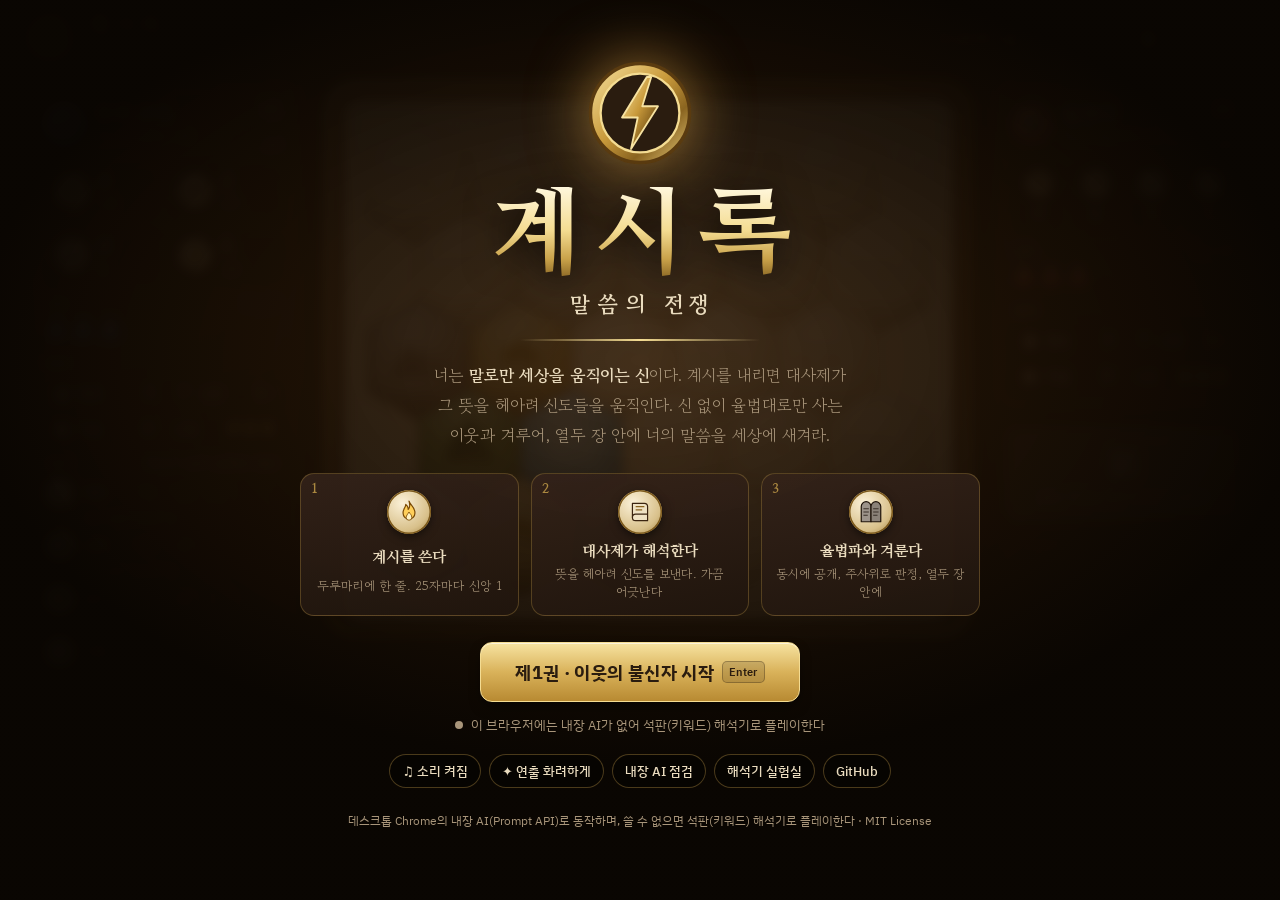
==== commit 3a05bed5: "Add an in-game main screen that unlocks audio; add favicon Chrome warned "The AudioContext was not a" ====
--- a/index.html
+++ b/index.html
@@ -5,55 +5,13 @@
 <meta name="viewport" content="width=device-width, initial-scale=1">
 <title>계시록: 말씀의 전쟁</title>
 <meta name="description" content="말로만 세상을 움직이는 신. Chrome 내장 AI가 계시를 해석하는 보드게임풍 전략 게임.">
-<link rel="preconnect" href="https://fonts.googleapis.com">
-<link rel="preconnect" href="https://fonts.gstatic.com" crossorigin>
-<link href="https://fonts.googleapis.com/css2?family=Nanum+Myeongjo:wght@400;700;800&family=Gowun+Batang:wght@400;700&family=IBM+Plex+Sans+KR:wght@400;500;600;700&display=swap" rel="stylesheet">
-<link rel="stylesheet" href="game/style.css">
-<style>
-  .title-screen { position: relative; z-index: 2; min-height: 100vh; display: grid; place-items: center; text-align: center; padding: 40px 20px; }
-  .title-screen .sigil { width: 120px; height: 120px; filter: drop-shadow(0 0 30px rgba(255, 190, 80, .55)); animation: float 6s ease-in-out infinite; }
-  @keyframes float { 50% { transform: translateY(-8px); } }
-  .title-screen h1 { margin: 18px 0 6px; font: 800 clamp(56px, 11vw, 104px)/1 var(--font-display); letter-spacing: .14em; padding-left: .14em;
-    background: linear-gradient(180deg, #fff7dc, var(--gold-hi) 45%, var(--gold) 75%, var(--gold-lo)); -webkit-background-clip: text; background-clip: text; color: transparent;
-    filter: drop-shadow(0 6px 18px rgba(0, 0, 0, .8)); }
-  .title-screen .sub { font: 700 clamp(18px, 3vw, 24px) var(--font-body); letter-spacing: .3em; padding-left: .3em; color: var(--on-table); }
-  .title-screen .rule { width: 240px; height: 2px; margin: 22px auto; background: linear-gradient(90deg, transparent, var(--gold-hi), transparent); }
-  .title-screen .lede { max-width: 620px; text-wrap: balance; margin: 0 auto 30px; font: 17px/1.8 var(--font-body); color: var(--on-table-dim); }
-  .title-screen .lede b { color: var(--on-table); font-weight: 700; }
-  .title-screen .start { height: 58px; padding: 0 38px; font-size: 18px; text-decoration: none; }
-  .title-screen .links { margin-top: 26px; display: flex; gap: 10px; justify-content: center; flex-wrap: wrap; }
-  .title-screen .foot { margin-top: 34px; font: 12px var(--font-ui); color: var(--on-table-dim); opacity: .7; }
-  .title-screen .foot a { color: inherit; }
-  .fade { animation: fadeUp 1.1s cubic-bezier(.16, 1, .3, 1) both; }
-  @keyframes fadeUp { from { opacity: 0; transform: translateY(14px); } to { opacity: 1; transform: none; } }
-</style>
+<link rel="icon" href="favicon.svg" type="image/svg+xml">
+<!-- 메인 화면은 게임 페이지 안에 있다 (시작 클릭으로 오디오를 열어야 해서 같은 페이지여야 한다) -->
+<meta http-equiv="refresh" content="0; url=game/index.html">
+<script>location.replace('game/index.html');</script>
+<style>body { margin: 0; min-height: 100vh; display: grid; place-items: center; background: #120b06; color: #eadcbf; font: 16px serif; }</style>
 </head>
 <body>
-<canvas id="ambient" aria-hidden="true"></canvas>
-<div class="vignette" aria-hidden="true"></div>
-<main class="title-screen">
-  <div>
-    <svg class="sigil fade" aria-hidden="true"><use href="#sigil"/></svg>
-    <h1 class="fade" style="animation-delay:.15s">계시록</h1>
-    <div class="sub fade" style="animation-delay:.3s">말씀의 전쟁</div>
-    <div class="rule fade" style="animation-delay:.45s"></div>
-    <p class="lede fade" style="animation-delay:.55s">너는 <b>말로만 세상을 움직이는 신</b>이다.<br>
-      계시를 내리면 대사제가 그 뜻을 헤아려 신도들을 움직인다.<br>
-      신 없이 율법대로만 사는 이웃과 겨루어, 열두 장 안에 너의 말씀을 세상에 새겨라.</p>
-    <a class="btn-primary start fade" style="animation-delay:.7s" href="game/index.html">제1권 · 이웃의 불신자 시작</a>
-    <div class="links fade" style="animation-delay:.85s">
-      <a class="chip" href="check.html">내장 AI 점검</a>
-      <a class="chip" href="lab/interpret.html">해석기 실험실</a>
-      <a class="chip" href="https://github.com/wisebear-KOR/GSG_Project">GitHub</a>
-    </div>
-    <p class="foot fade" style="animation-delay:1s">데스크톱 Chrome의 내장 AI(Prompt API)로 동작하며, 쓸 수 없는 환경에서는 석판(키워드) 해석기로 플레이한다 · MIT License</p>
-  </div>
-</main>
-<script type="module">
-  import { installArt } from './js/game/art.js';
-  import { ambient } from './js/game/fx.js';
-  installArt();
-  ambient(document.getElementById('ambient'));
-</script>
+<p><a href="game/index.html" style="color:#f4dc92">계시록 메인 화면으로</a></p>
 </body>
 </html>
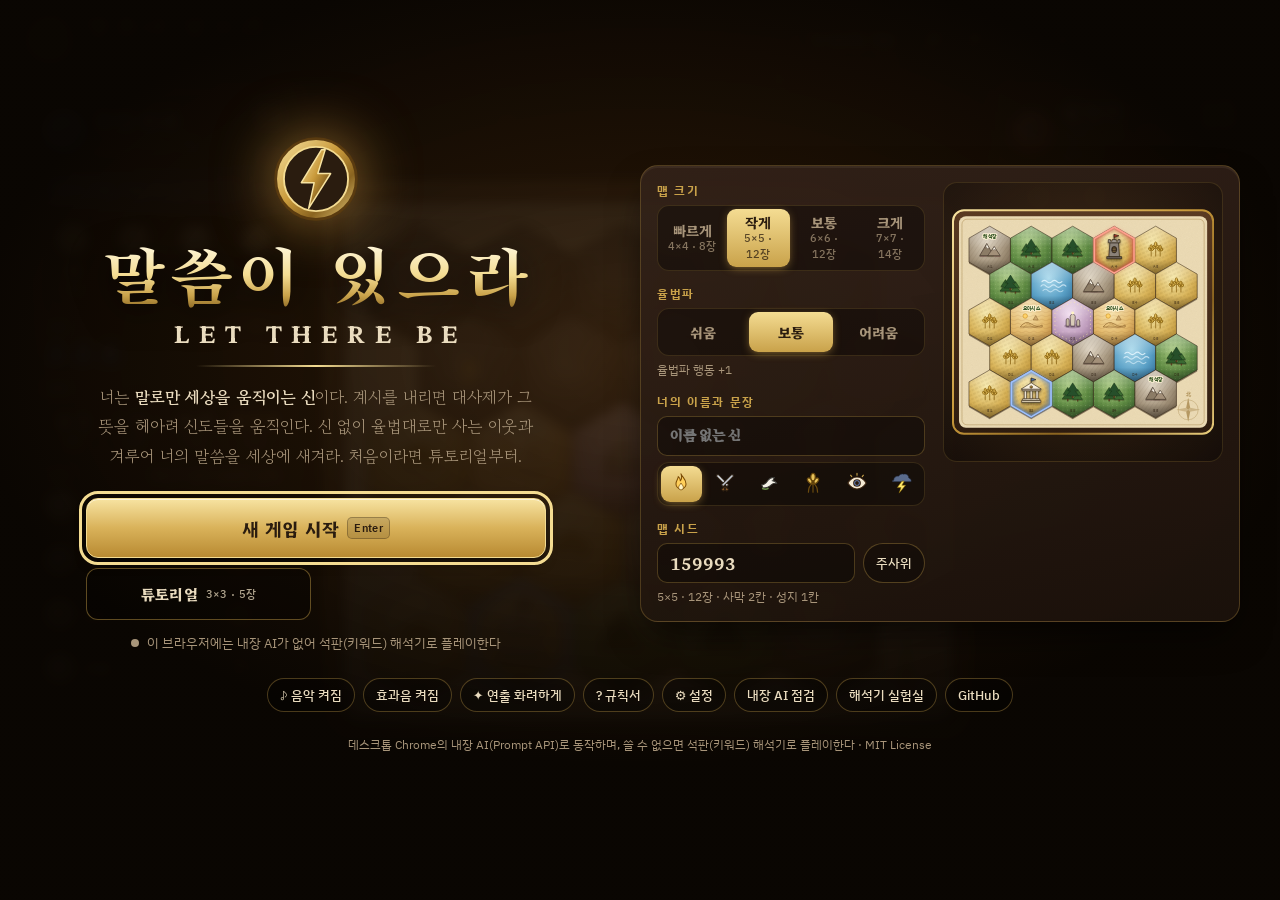
==== commit e634489e: "Docs for the Godot port: full spec, porting guide, data export, golden tests - docs/spec/01-07: engi" ====
--- a/index.html
+++ b/index.html
@@ -3,7 +3,7 @@
 <head>
 <meta charset="utf-8">
 <meta name="viewport" content="width=device-width, initial-scale=1">
-<title>계시록: 말씀의 전쟁</title>
+<title>말씀이 있으라 — Let There Be</title>
 <meta name="description" content="말로만 세상을 움직이는 신. Chrome 내장 AI가 계시를 해석하는 보드게임풍 전략 게임.">
 <link rel="icon" href="favicon.svg" type="image/svg+xml">
 <!-- 메인 화면은 게임 페이지 안에 있다 (시작 클릭으로 오디오를 열어야 해서 같은 페이지여야 한다) -->
@@ -12,6 +12,6 @@
 <style>body { margin: 0; min-height: 100vh; display: grid; place-items: center; background: #120b06; color: #eadcbf; font: 16px serif; }</style>
 </head>
 <body>
-<p><a href="game/index.html" style="color:#f4dc92">계시록 메인 화면으로</a></p>
+<p><a href="game/index.html" style="color:#f4dc92">말씀이 있으라 메인 화면으로</a></p>
 </body>
 </html>
